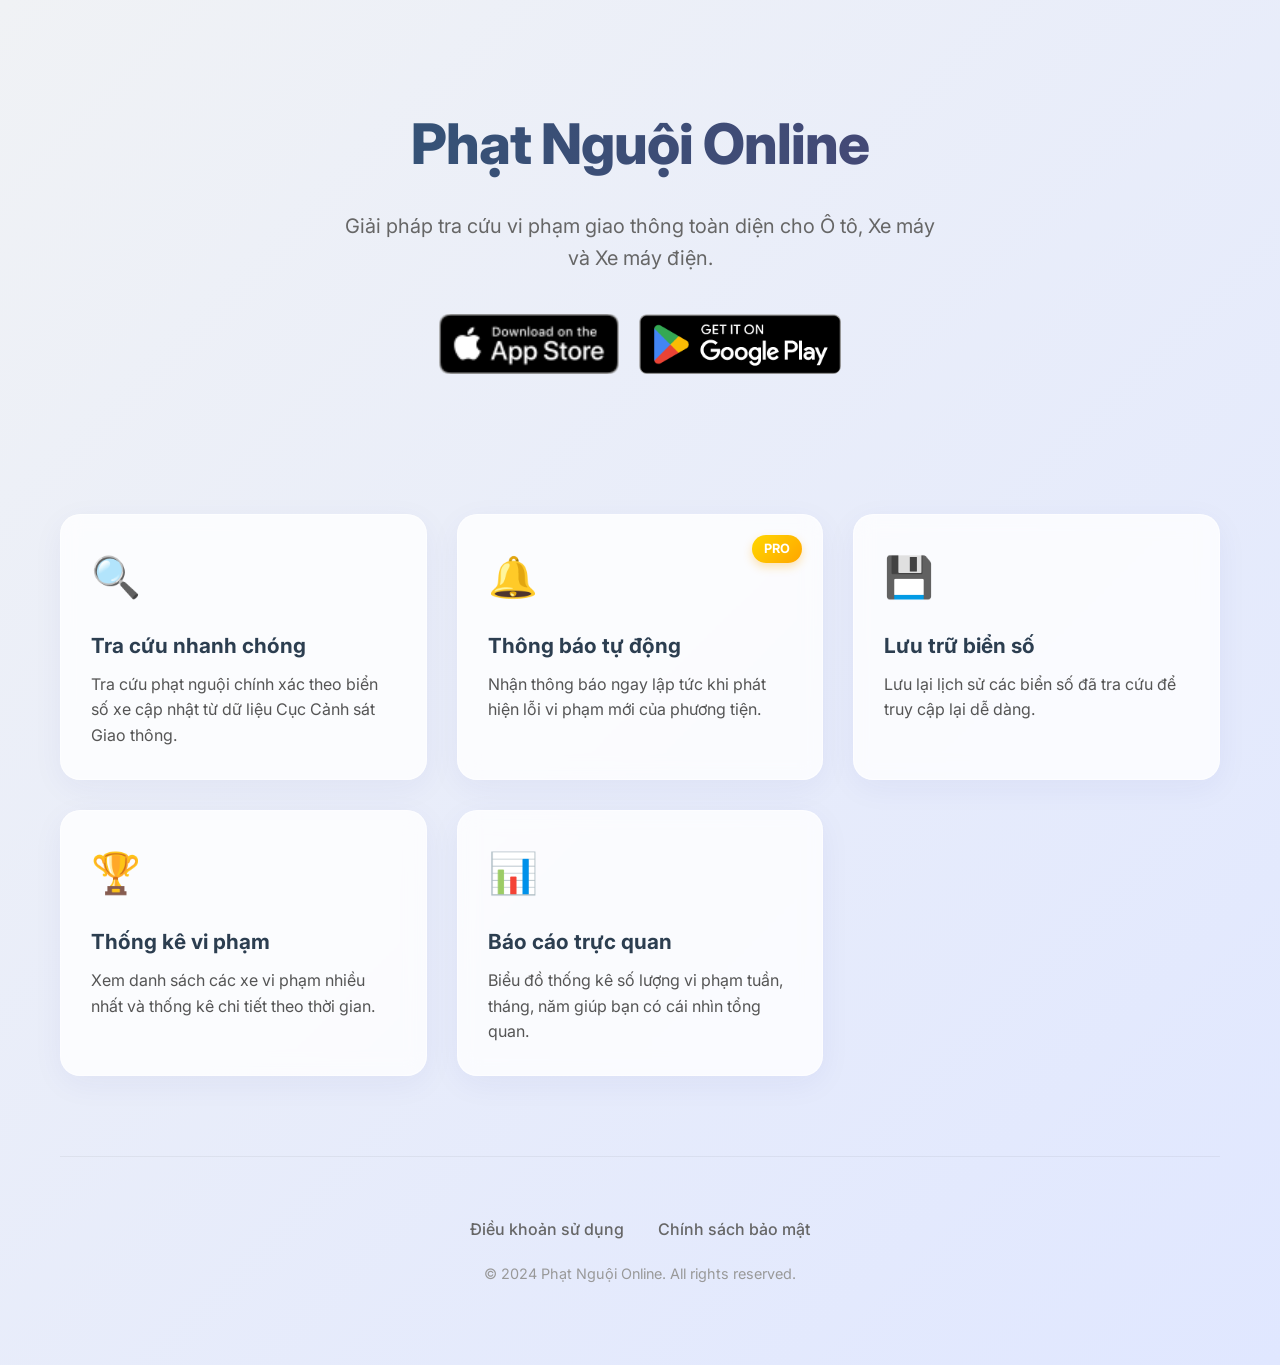
==== index.html @ 607c8d4e "feat: Add initial website structure including landing, privacy, and terms pages." ====
<!DOCTYPE html>
<html lang="vi">
<head>
    <meta charset="UTF-8">
    <meta name="viewport" content="width=device-width, initial-scale=1.0">
    <title>Phạt Nguội Online - Tra cứu vi phạm giao thông</title>
    <meta name="description" content="Ứng dụng tra cứu phạt nguội nhanh chóng, chính xác cho ô tô, xe máy, xe máy điện. Thông báo lỗi tự động.">
    <!-- Google Fonts -->
    <link rel="preconnect" href="https://fonts.googleapis.com">
    <link rel="preconnect" href="https://fonts.gstatic.com" crossorigin>
    <link href="https://fonts.googleapis.com/css2?family=Inter:wght@400;500;700;800&display=swap" rel="stylesheet">
    <link rel="stylesheet" href="css/style.css">
    
    <!-- Open Graph / SEO -->
    <meta property="og:title" content="Phạt Nguội Online">
    <meta property="og:description" content="Tra cứu phạt nguội giao thông toàn quốc.">
    <meta property="og:type" content="website">
</head>
<body>

    <div class="container">
        <header>
            <h1>Phạt Nguội Online</h1>
            <p class="tagline">Giải pháp tra cứu vi phạm giao thông toàn diện cho Ô tô, Xe máy và Xe máy điện.</p>
            
            <div class="download-buttons">
                <img src="assets/App_Store_Badge.png" alt="Download on App Store" class="store-badge" id="appStoreBtn">
                <img src="assets/GooglePlay_Badge.png" alt="Get it on Google Play" class="store-badge" id="playStoreBtn">
            </div>
        </header>

        <section class="features">
            <div class="feature-card">
                <span class="feature-icon">🔍</span>
                <h3 class="feature-title">Tra cứu nhanh chóng</h3>
                <p class="feature-desc">Tra cứu phạt nguội chính xác theo biển số xe cập nhật từ dữ liệu Cục Cảnh sát Giao thông.</p>
            </div>

            <div class="feature-card">
                <span class="pro-badge">PRO</span>
                <span class="feature-icon">🔔</span>
                <h3 class="feature-title">Thông báo tự động</h3>
                <p class="feature-desc">Nhận thông báo ngay lập tức khi phát hiện lỗi vi phạm mới của phương tiện.</p>
            </div>

            <div class="feature-card">
                <span class="feature-icon">💾</span>
                <h3 class="feature-title">Lưu trữ biển số</h3>
                <p class="feature-desc">Lưu lại lịch sử các biển số đã tra cứu để truy cập lại dễ dàng.</p>
            </div>

            <div class="feature-card">
                <span class="feature-icon">🏆</span>
                <h3 class="feature-title">Thống kê vi phạm</h3>
                <p class="feature-desc">Xem danh sách các xe vi phạm nhiều nhất và thống kê chi tiết theo thời gian.</p>
            </div>
            
            <div class="feature-card">
                 <span class="feature-icon">📊</span>
                <h3 class="feature-title">Báo cáo trực quan</h3>
                <p class="feature-desc">Biểu đồ thống kê số lượng vi phạm tuần, tháng, năm giúp bạn có cái nhìn tổng quan.</p>
            </div>
        </section>

        <footer>
            <div class="footer-links">
                <a href="/terms">Điều khoản sử dụng</a>
                <a href="/privacy">Chính sách bảo mật</a>
            </div>
            <p class="copyright">© 2024 Phạt Nguội Online. All rights reserved.</p>
        </footer>
    </div>

    <script src="js/config.js"></script>
    <script src="js/main.js"></script>
</body>
</html>
---- css/style.css ----
:root {
    --primary-color: #4facfe;
    --secondary-color: #00f2fe;
    --accent-color: #ff5858;
    --text-color: #333;
    --bg-color: #f0f2f5;
    --card-bg: rgba(255, 255, 255, 0.8);
    --glass-border: rgba(255, 255, 255, 0.5);
}

* {
    box-sizing: border-box;
    margin: 0;
    padding: 0;
    font-family: 'Inter', system-ui, -apple-system, sans-serif;
}

body {
    background: linear-gradient(135deg, var(--bg-color) 0%, #e0e7ff 100%);
    color: var(--text-color);
    line-height: 1.6;
    min-height: 100vh;
}

.container {
    max-width: 1200px;
    margin: 0 auto;
    padding: 20px;
}

/* Header */
header {
    text-align: center;
    padding: 80px 20px 40px;
}

h1 {
    font-size: 3.5rem;
    font-weight: 800;
    background: linear-gradient(to right, #2b5876, #4e4376);
    -webkit-background-clip: text;
    -webkit-text-fill-color: transparent;
    margin-bottom: 20px;
    letter-spacing: -1px;
}

.tagline {
    font-size: 1.25rem;
    color: #666;
    margin-bottom: 40px;
    max-width: 600px;
    margin-left: auto;
    margin-right: auto;
}

/* Download Buttons */
.download-buttons {
    display: flex;
    justify-content: center;
    gap: 20px;
    margin-bottom: 60px;
    flex-wrap: wrap;
}

.store-badge {
    height: 60px;
    transition: transform 0.3s ease, box-shadow 0.3s ease;
    border-radius: 8px; /* Smooth corners if images have them or for consistency */
    cursor: pointer;
}

.store-badge:hover {
    transform: translateY(-5px);
    box-shadow: 0 10px 20px rgba(0,0,0,0.15);
}

/* Features Section */
.features {
    display: grid;
    grid-template-columns: repeat(auto-fit, minmax(300px, 1fr));
    gap: 30px;
    padding: 40px 0;
}

.feature-card {
    background: var(--card-bg);
    backdrop-filter: blur(10px);
    -webkit-backdrop-filter: blur(10px);
    border: 1px solid var(--glass-border);
    border-radius: 20px;
    padding: 30px;
    transition: all 0.3s ease;
    box-shadow: 0 8px 32px 0 rgba(31, 38, 135, 0.05);
    position: relative;
    overflow: hidden;
}

.feature-card:hover {
    transform: translateY(-5px);
    box-shadow: 0 12px 40px 0 rgba(31, 38, 135, 0.1);
}

.feature-icon {
    font-size: 2.5rem;
    margin-bottom: 20px;
    display: block;
}

.feature-title {
    font-size: 1.3rem;
    font-weight: 700;
    margin-bottom: 10px;
    color: #2c3e50;
}

.feature-desc {
    font-size: 1rem;
    color: #555;
}

.pro-badge {
    position: absolute;
    top: 20px;
    right: 20px;
    background: linear-gradient(135deg, #FFD700 0%, #FFA500 100%);
    color: white;
    padding: 4px 12px;
    border-radius: 20px;
    font-size: 0.8rem;
    font-weight: bold;
    box-shadow: 0 4px 10px rgba(255, 165, 0, 0.3);
}

/* Footer */
footer {
    text-align: center;
    padding: 60px 20px;
    margin-top: 40px;
    border-top: 1px solid rgba(0,0,0,0.05);
}

.footer-links a {
    color: #666;
    text-decoration: none;
    margin: 0 15px;
    font-weight: 500;
    transition: color 0.2s;
}

.footer-links a:hover {
    color: var(--primary-color);
}

.copyright {
    margin-top: 20px;
    font-size: 0.9rem;
    color: #999;
}

/* Responsive */
@media (max-width: 768px) {
    h1 {
        font-size: 2.5rem;
    }
    
    .download-buttons {
        flex-direction: column;
        align-items: center;
    }
    
    .store-badge {
        height: 50px;
        width: auto;
    }
}
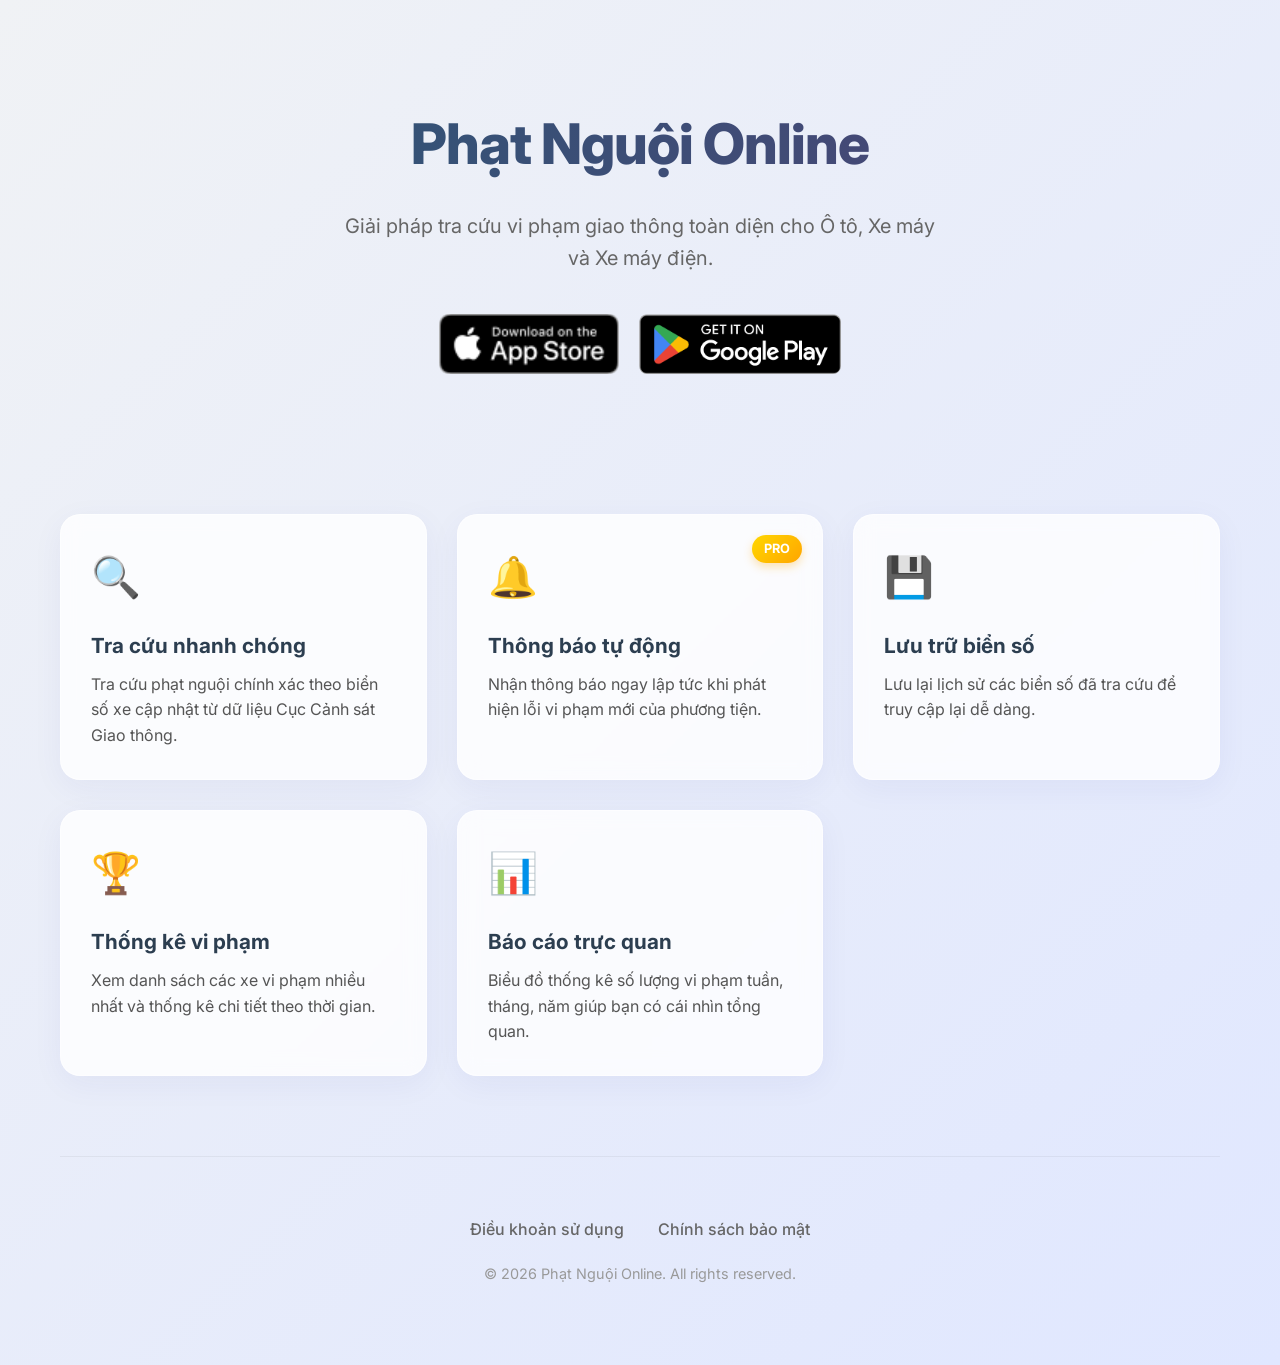
==== commit 1a75eb88: "minor fix" ====
--- a/index.html
+++ b/index.html
@@ -1,31 +1,35 @@
 <!DOCTYPE html>
 <html lang="vi">
+
 <head>
     <meta charset="UTF-8">
     <meta name="viewport" content="width=device-width, initial-scale=1.0">
     <title>Phạt Nguội Online - Tra cứu vi phạm giao thông</title>
-    <meta name="description" content="Ứng dụng tra cứu phạt nguội nhanh chóng, chính xác cho ô tô, xe máy, xe máy điện. Thông báo lỗi tự động.">
+    <meta name="description"
+        content="Ứng dụng tra cứu phạt nguội nhanh chóng, chính xác cho ô tô, xe máy, xe máy điện. Thông báo lỗi tự động.">
     <!-- Google Fonts -->
     <link rel="preconnect" href="https://fonts.googleapis.com">
     <link rel="preconnect" href="https://fonts.gstatic.com" crossorigin>
     <link href="https://fonts.googleapis.com/css2?family=Inter:wght@400;500;700;800&display=swap" rel="stylesheet">
     <link rel="stylesheet" href="css/style.css">
-    
+
     <!-- Open Graph / SEO -->
     <meta property="og:title" content="Phạt Nguội Online">
     <meta property="og:description" content="Tra cứu phạt nguội giao thông toàn quốc.">
     <meta property="og:type" content="website">
 </head>
+
 <body>
 
     <div class="container">
         <header>
             <h1>Phạt Nguội Online</h1>
             <p class="tagline">Giải pháp tra cứu vi phạm giao thông toàn diện cho Ô tô, Xe máy và Xe máy điện.</p>
-            
+
             <div class="download-buttons">
                 <img src="assets/App_Store_Badge.png" alt="Download on App Store" class="store-badge" id="appStoreBtn">
-                <img src="assets/GooglePlay_Badge.png" alt="Get it on Google Play" class="store-badge" id="playStoreBtn">
+                <img src="assets/GooglePlay_Badge.png" alt="Get it on Google Play" class="store-badge"
+                    id="playStoreBtn">
             </div>
         </header>
 
@@ -33,7 +37,8 @@
             <div class="feature-card">
                 <span class="feature-icon">🔍</span>
                 <h3 class="feature-title">Tra cứu nhanh chóng</h3>
-                <p class="feature-desc">Tra cứu phạt nguội chính xác theo biển số xe cập nhật từ dữ liệu Cục Cảnh sát Giao thông.</p>
+                <p class="feature-desc">Tra cứu phạt nguội chính xác theo biển số xe cập nhật từ dữ liệu Cục Cảnh sát
+                    Giao thông.</p>
             </div>
 
             <div class="feature-card">
@@ -54,11 +59,12 @@
                 <h3 class="feature-title">Thống kê vi phạm</h3>
                 <p class="feature-desc">Xem danh sách các xe vi phạm nhiều nhất và thống kê chi tiết theo thời gian.</p>
             </div>
-            
+
             <div class="feature-card">
-                 <span class="feature-icon">📊</span>
+                <span class="feature-icon">📊</span>
                 <h3 class="feature-title">Báo cáo trực quan</h3>
-                <p class="feature-desc">Biểu đồ thống kê số lượng vi phạm tuần, tháng, năm giúp bạn có cái nhìn tổng quan.</p>
+                <p class="feature-desc">Biểu đồ thống kê số lượng vi phạm tuần, tháng, năm giúp bạn có cái nhìn tổng
+                    quan.</p>
             </div>
         </section>
 
@@ -67,11 +73,12 @@
                 <a href="/terms">Điều khoản sử dụng</a>
                 <a href="/privacy">Chính sách bảo mật</a>
             </div>
-            <p class="copyright">© 2024 Phạt Nguội Online. All rights reserved.</p>
+            <p class="copyright">© 2026 Phạt Nguội Online. All rights reserved.</p>
         </footer>
     </div>
 
     <script src="js/config.js"></script>
     <script src="js/main.js"></script>
 </body>
-</html>
+
+</html>
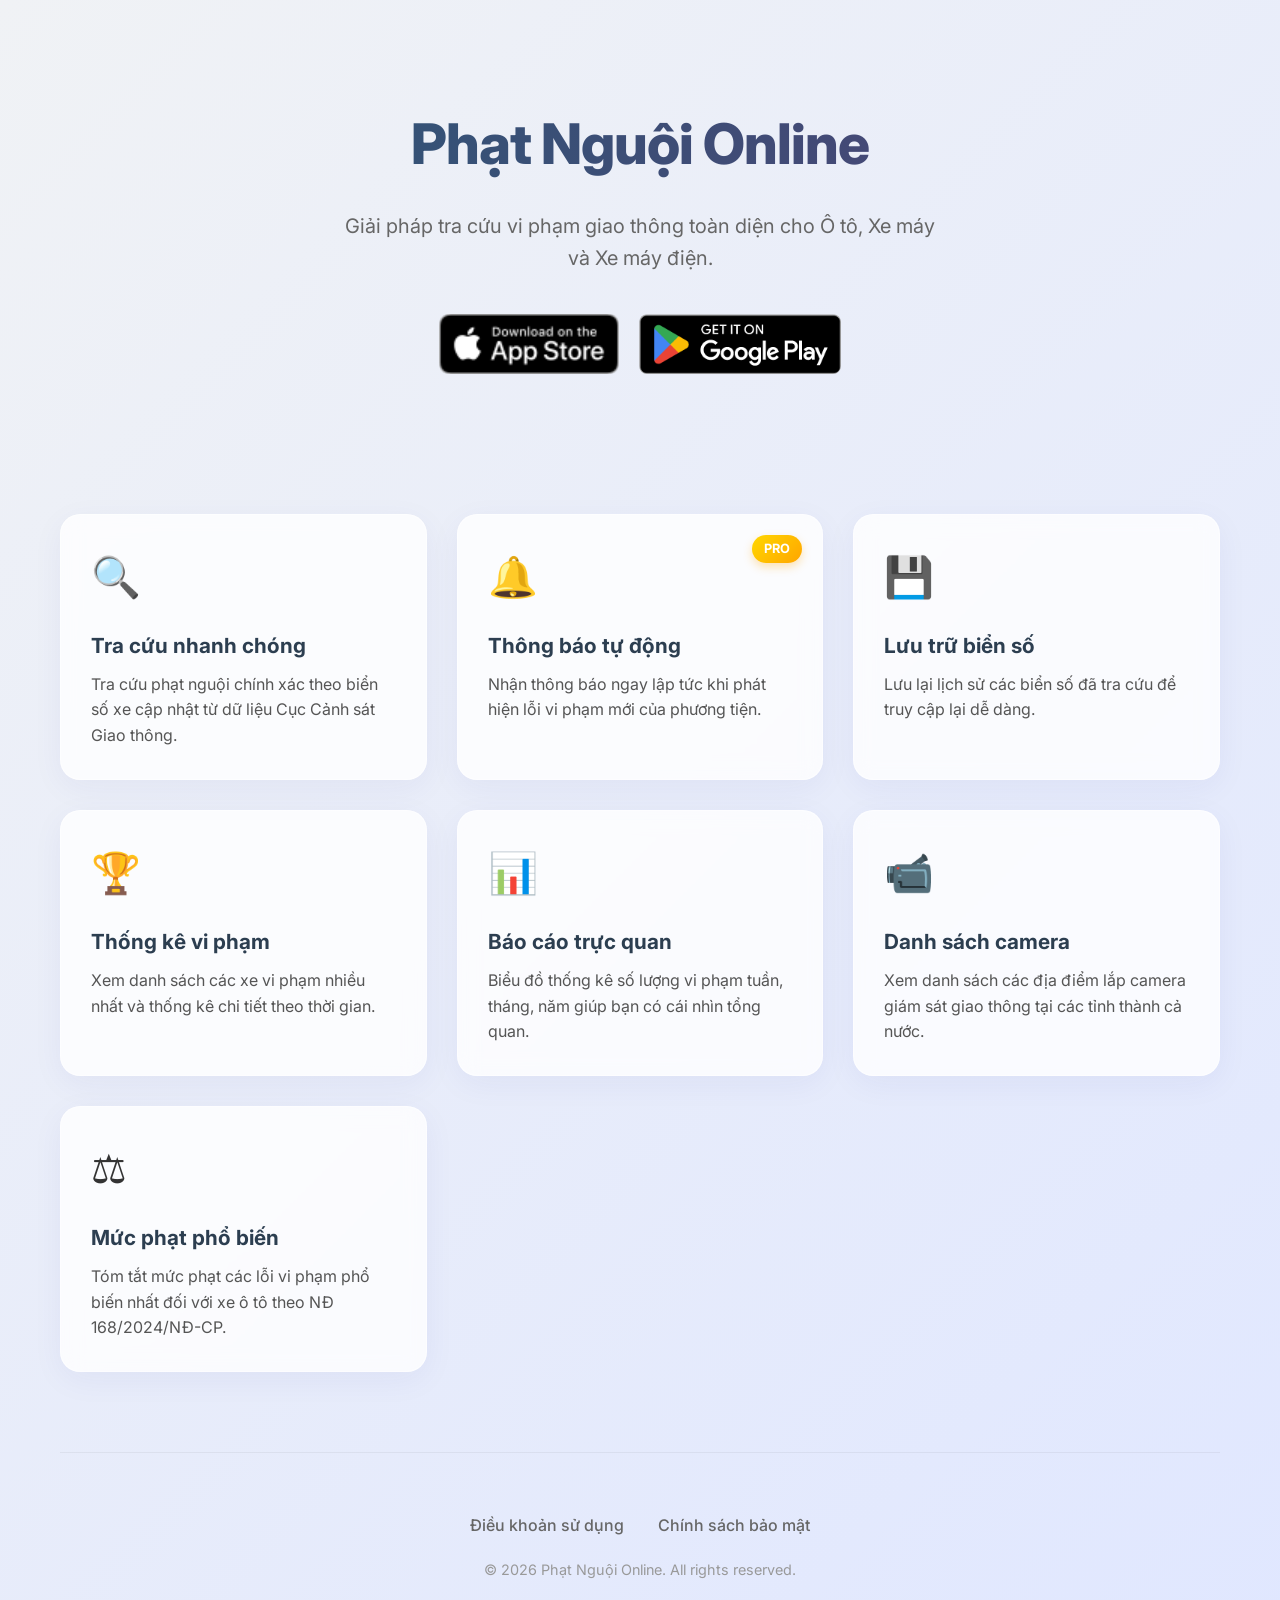
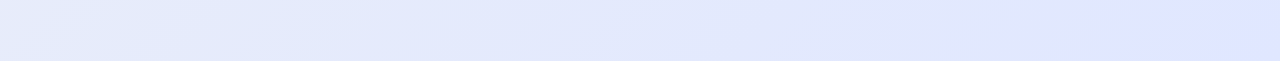
==== commit 0f207bf2: "add 2 new features" ====
--- a/index.html
+++ b/index.html
@@ -11,6 +11,7 @@
     <link rel="preconnect" href="https://fonts.googleapis.com">
     <link rel="preconnect" href="https://fonts.gstatic.com" crossorigin>
     <link href="https://fonts.googleapis.com/css2?family=Inter:wght@400;500;700;800&display=swap" rel="stylesheet">
+    <link rel="icon" type="image/x-icon" href="assets/phatnguoi-app.ico">
     <link rel="stylesheet" href="css/style.css">
 
     <!-- Open Graph / SEO -->
@@ -66,6 +67,18 @@
                 <p class="feature-desc">Biểu đồ thống kê số lượng vi phạm tuần, tháng, năm giúp bạn có cái nhìn tổng
                     quan.</p>
             </div>
+
+            <div class="feature-card">
+                <span class="feature-icon">📹</span>
+                <h3 class="feature-title">Danh sách camera</h3>
+                <p class="feature-desc">Xem danh sách các địa điểm lắp camera giám sát giao thông tại các tỉnh thành cả nước.</p>
+            </div>
+
+            <div class="feature-card">
+                <span class="feature-icon">⚖️</span>
+                <h3 class="feature-title">Mức phạt phổ biến</h3>
+                <p class="feature-desc">Tóm tắt mức phạt các lỗi vi phạm phổ biến nhất đối với xe ô tô theo NĐ 168/2024/NĐ-CP.</p>
+            </div>
         </section>
 
         <footer>
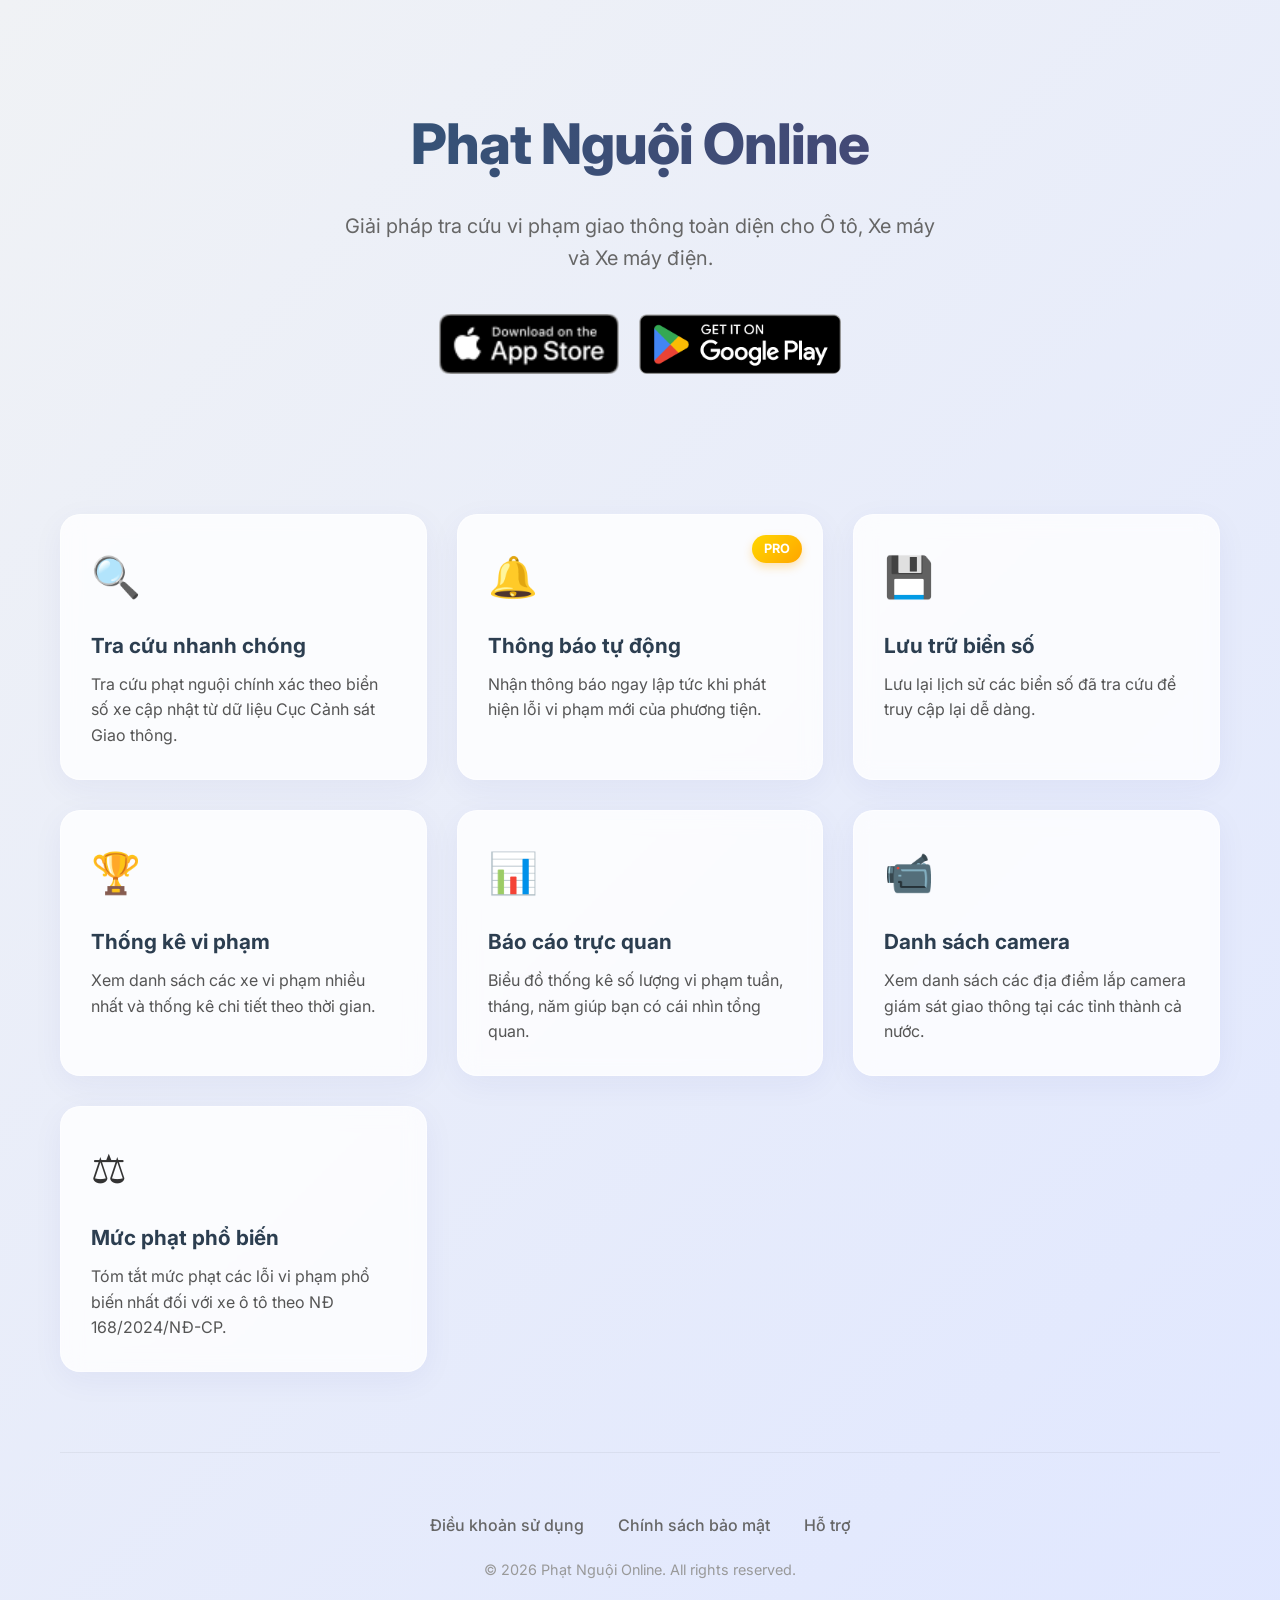
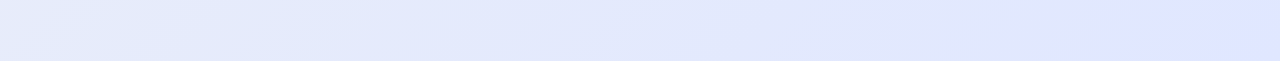
==== commit 0a178155: "add support page" ====
--- a/index.html
+++ b/index.html
@@ -71,13 +71,15 @@
             <div class="feature-card">
                 <span class="feature-icon">📹</span>
                 <h3 class="feature-title">Danh sách camera</h3>
-                <p class="feature-desc">Xem danh sách các địa điểm lắp camera giám sát giao thông tại các tỉnh thành cả nước.</p>
+                <p class="feature-desc">Xem danh sách các địa điểm lắp camera giám sát giao thông tại các tỉnh thành cả
+                    nước.</p>
             </div>
 
             <div class="feature-card">
                 <span class="feature-icon">⚖️</span>
                 <h3 class="feature-title">Mức phạt phổ biến</h3>
-                <p class="feature-desc">Tóm tắt mức phạt các lỗi vi phạm phổ biến nhất đối với xe ô tô theo NĐ 168/2024/NĐ-CP.</p>
+                <p class="feature-desc">Tóm tắt mức phạt các lỗi vi phạm phổ biến nhất đối với xe ô tô theo NĐ
+                    168/2024/NĐ-CP.</p>
             </div>
         </section>
 
@@ -85,6 +87,7 @@
             <div class="footer-links">
                 <a href="/terms">Điều khoản sử dụng</a>
                 <a href="/privacy">Chính sách bảo mật</a>
+                <a href="/support">Hỗ trợ</a>
             </div>
             <p class="copyright">© 2026 Phạt Nguội Online. All rights reserved.</p>
         </footer>
